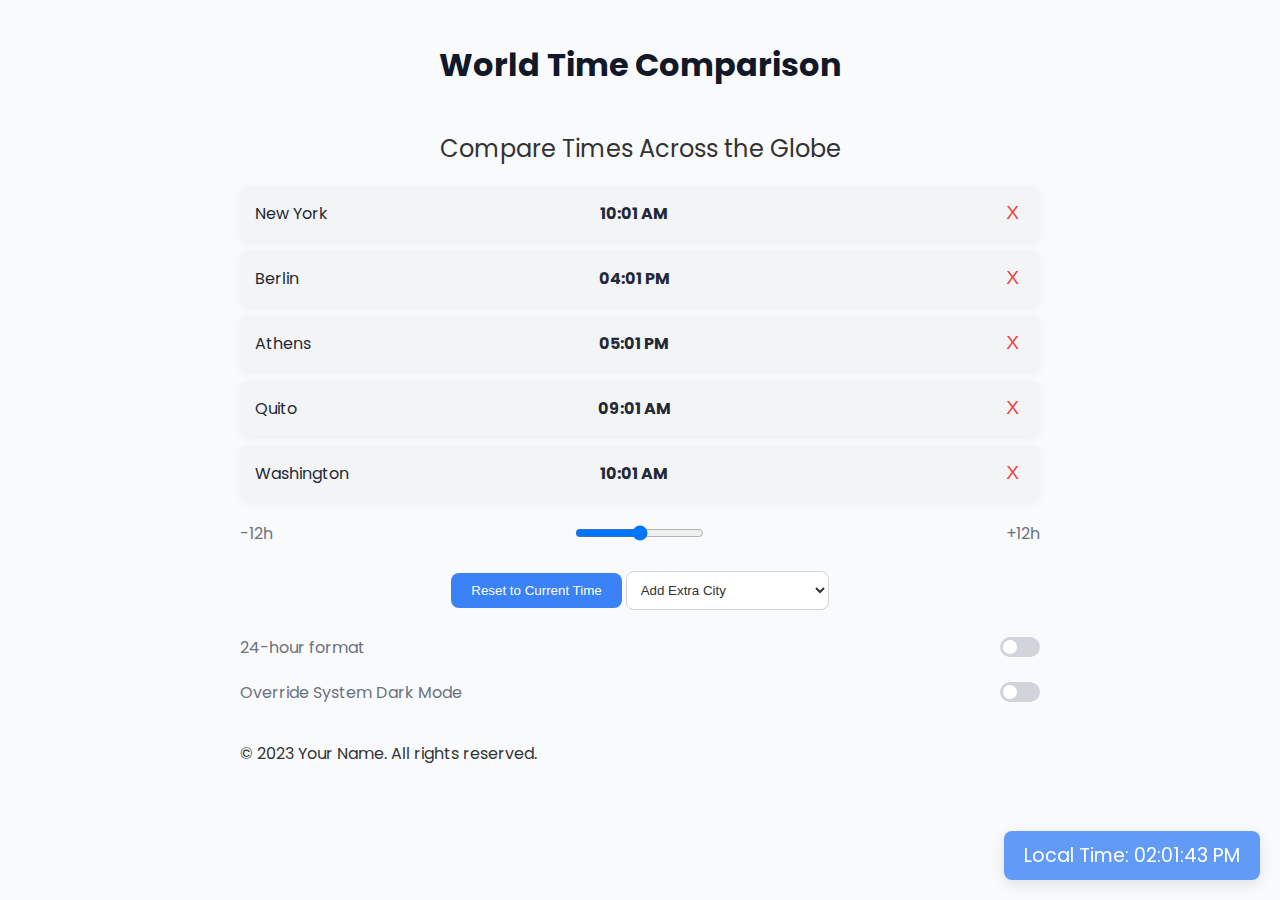
==== index.html @ e269b301 "added min" ====
<!DOCTYPE html>
<html lang="en">
<head>
    <meta charset="UTF-8">
    <meta name="viewport" content="width=device-width, initial-scale=1.0">
    <title>World Time Comparison - Compare Times Across the Globe</title>
    <meta name="description" content="World Time Comparison is a web application that allows users to compare the current time in multiple cities around the world.">
    <meta name="keywords" content="world time, time comparison, compare time, global time, time zones">
    <meta name="author" content="Your Name">

    <!-- Open Graph Tags for Social Media -->
    <meta property="og:title" content="World Time Comparison - Compare Times Across the Globe">
    <meta property="og:description" content="World Time Comparison is a web application that allows users to compare the current time in multiple cities around the world.">
    <meta property="og:image" content="path_to_screenshot_image.png">
    <meta property="og:url" content="http://www.yourwebsite.com">
    <meta property="og:type" content="website">

    <link rel="preconnect" href="https://fonts.gstatic.com">
    <link rel="stylesheet" href="styles.min.css">
</head>
<body>
<header>
    <h1>World Time Comparison</h1>
</header>
<main>
    <section id="comparison">
        <h2>Compare Times Across the Globe</h2>
        <div id="cityTimes"></div>
        <div class="slider-container">
            <span class="slider-label">-12h</span>
            <input type="range" id="timeSlider" min="-720" max="720" value="0" step="1">
            <span class="slider-label">+12h</span>
        </div>
        <div class="options">
            <button id="resetButton">Reset to Current Time</button>
            <select id="extraCity">
                <option value="">Add Extra City</option>
            </select>
        </div>
        <div class="toggle-container">
            <label class="toggle-label" for="formatToggle">24-hour format</label>
            <label class="toggle">
                <input type="checkbox" id="formatToggle">
                <span class="slider"></span>
            </label>
        </div>
        <div class="toggle-container">
            <label class="toggle-label" for="darkModeToggle">Override System Dark Mode</label>
            <label class="toggle">
                <input type="checkbox" id="darkModeToggle">
                <span class="slider"></span>
            </label>
        </div>
    </section>
</main>
<footer>
    <p>&copy; 2023 Your Name. All rights reserved.</p>
</footer>
<div class="local-time" id="localTimeClock">
    <span id="localTimeText"></span>
</div>
<script src="script.min.js"></script>
</body>
</html>
---- styles.min.css ----
@font-face{font-family:"Poppins";src:url(fonts/Poppins-Regular.ttf)format("truetype");font-weight:400;font-style:normal}@font-face{font-family:"Poppins";src:url(fonts/Poppins-Bold.ttf)format("truetype");font-weight:600;font-style:normal}body{font-family:"Poppins",sans-serif;background-color:#f9fafb;margin:0;padding:20px;transition:background-color .3s,color .3s;display:flex;flex-direction:column;align-items:center}.container{max-width:800px;margin:0 auto;background:#fff;padding:20px;border-radius:12px;box-shadow:0 4px 20px rgba(0,0,0,.1);transition:background-color .3s,box-shadow .3s}footer,header,main{width:100%;max-width:800px;margin:0 auto}h1,h2{text-align:center;font-weight:600;color:#111827}body,h2{color:#333}h2{font-weight:400}#cityTimes{margin-top:20px}.city-time,.options button,.options select{border-radius:8px;transition:background-color .3s,color .3s}.city-time,.slider-container,.toggle-container{display:flex;justify-content:space-between;align-items:center}.city-time{background:#f3f4f6;padding:15px;margin-bottom:10px;box-shadow:0 2px 8px rgba(0,0,0,.05)}.city-time .city,.city-time .time{font-weight:400;flex:1;text-align:left;color:#1f2937;transition:color .3s}.city-time .time{font-weight:600;text-align:center}.city-time .remove-city{background:0 0;border:0;color:#ef4444;cursor:pointer;font-size:1.2em;flex:1;text-align:right;transition:color .3s}.slider-container,.toggle-container{margin:20px 0}.slider-label{font-weight:300;color:#6b7280;transition:color .3s}.options{text-align:center;margin-bottom:20px}.options button{background:#3b82f6;color:#fff;border:0;padding:10px 20px;cursor:pointer;margin:5px 0;transition:background .3s,box-shadow .3s}.options button:hover{background:#2563eb;box-shadow:0 4px 14px rgba(0,0,0,.1)}.options select{padding:10px;border:1px solid #d1d5db;background:#fff;color:#333;margin:5px 0}.toggle-label{font-weight:300;color:#6b7280;transition:color .3s}.toggle{position:relative;display:inline-block;width:40px;height:20px}.toggle input{opacity:0;width:0;height:0}.toggle .slider{position:absolute;cursor:pointer;top:0;left:0;right:0;bottom:0;background-color:#d1d5db;transition:.4s;border-radius:20px}.toggle .slider:before{position:absolute;content:"";height:14px;width:14px;left:3px;bottom:3px;background-color:#fff;transition:.4s;border-radius:50%}input:checked+.slider{background-color:#3b82f6}input:checked+.slider:before{transform:translateX(20px)}.local-time{position:fixed;bottom:20px;right:20px;background:rgba(59,130,246,.8);color:#fff;padding:10px 20px;border-radius:8px;box-shadow:0 4px 14px rgba(0,0,0,.1);font-size:1.2em;display:flex;align-items:center;gap:10px;transition:background-color .3s,color .3s}body.dark-mode{background-color:#1e1e1e;color:#f8f8f2}body.dark-mode .container{background:#282a36;box-shadow:0 4px 20px rgba(0,0,0,.3)}body.dark-mode header h1,body.dark-mode main h2{color:#fff}body.dark-mode .city-time,body.dark-mode .options select{background:#44475a;color:#f8f8f2}body.dark-mode .city-time .city,body.dark-mode .city-time .time,body.dark-mode .slider-label,body.dark-mode .toggle-label{color:#f8f8f2}body.dark-mode .city-time .remove-city{color:#f55}body.dark-mode .options button{background:#bd93f9}body.dark-mode .options button:hover{background:#ff79c6;box-shadow:0 4px 14px rgba(0,0,0,.5)}body.dark-mode .toggle .slider{background-color:#6272a4}body.dark-mode .toggle .slider:before{background-color:#f8f8f2}body.dark-mode .toggle input:checked+.slider{background-color:#50fa7b}body.dark-mode .toggle input:checked+.slider:before{background-color:#f8f8f2}body.dark-mode .local-time{background:rgba(80,250,123,.8);color:#282a36}
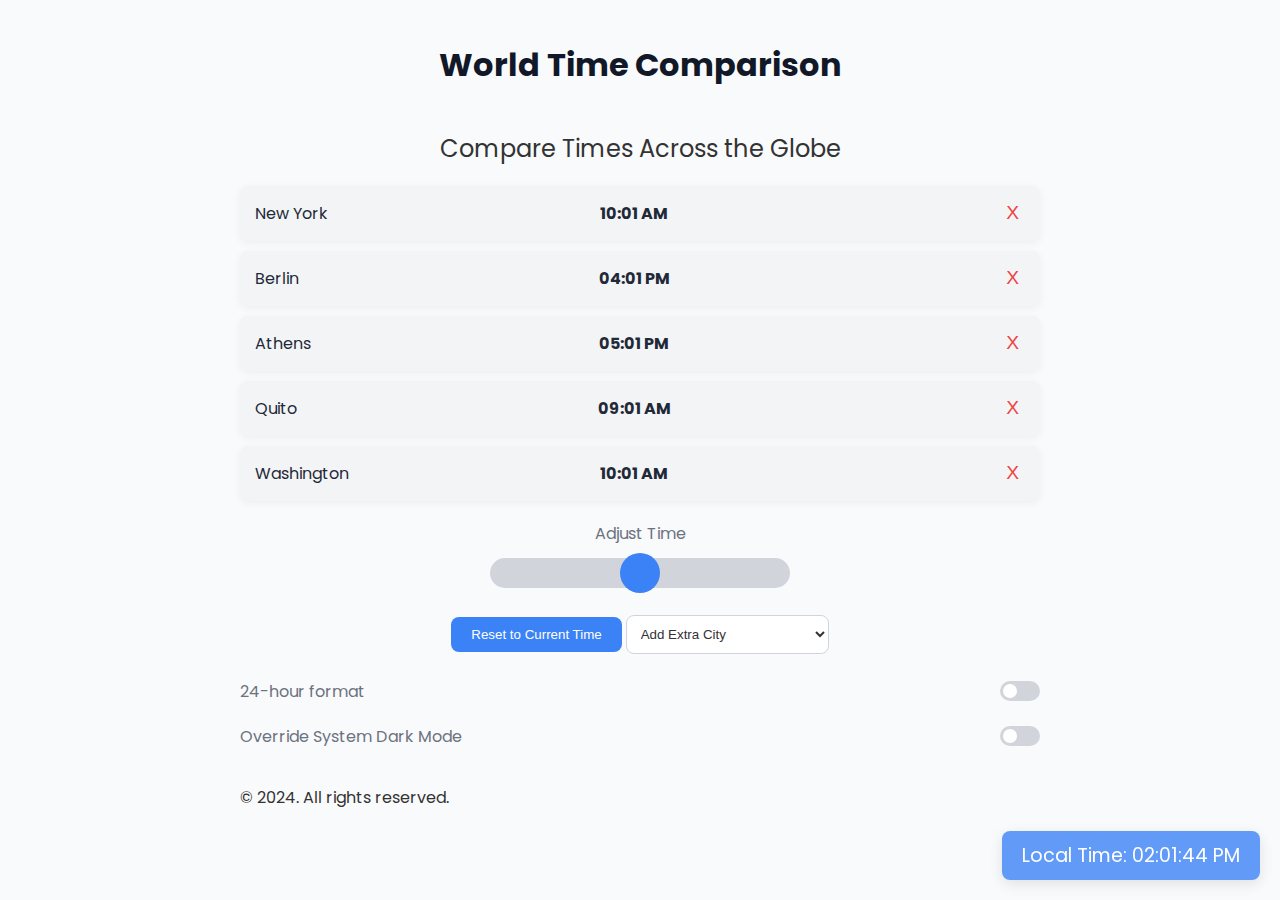
==== commit dc323ecc: "pagespeed optimization slider optimized" ====
--- a/index.html
+++ b/index.html
@@ -12,10 +12,9 @@
     <meta property="og:title" content="World Time Comparison - Compare Times Across the Globe">
     <meta property="og:description" content="World Time Comparison is a web application that allows users to compare the current time in multiple cities around the world.">
     <meta property="og:image" content="path_to_screenshot_image.png">
-    <meta property="og:url" content="http://www.yourwebsite.com">
+    <meta property="og:url" content="https://adtechnology.github.io/meetingtime/">
     <meta property="og:type" content="website">
 
-    <link rel="preconnect" href="https://fonts.gstatic.com">
     <link rel="stylesheet" href="styles.min.css">
 </head>
 <body>
@@ -27,9 +26,8 @@
         <h2>Compare Times Across the Globe</h2>
         <div id="cityTimes"></div>
         <div class="slider-container">
-            <span class="slider-label">-12h</span>
+            <span class="slider-label">Adjust Time</span>
             <input type="range" id="timeSlider" min="-720" max="720" value="0" step="1">
-            <span class="slider-label">+12h</span>
         </div>
         <div class="options">
             <button id="resetButton">Reset to Current Time</button>
@@ -54,7 +52,7 @@
     </section>
 </main>
 <footer>
-    <p>&copy; 2023 Your Name. All rights reserved.</p>
+    <p>&copy; 2024. All rights reserved.</p>
 </footer>
 <div class="local-time" id="localTimeClock">
     <span id="localTimeText"></span>
--- a/styles.min.css
+++ b/styles.min.css
@@ -1 +1 @@
-@font-face{font-family:"Poppins";src:url(fonts/Poppins-Regular.ttf)format("truetype");font-weight:400;font-style:normal}@font-face{font-family:"Poppins";src:url(fonts/Poppins-Bold.ttf)format("truetype");font-weight:600;font-style:normal}body{font-family:"Poppins",sans-serif;background-color:#f9fafb;margin:0;padding:20px;transition:background-color .3s,color .3s;display:flex;flex-direction:column;align-items:center}.container{max-width:800px;margin:0 auto;background:#fff;padding:20px;border-radius:12px;box-shadow:0 4px 20px rgba(0,0,0,.1);transition:background-color .3s,box-shadow .3s}footer,header,main{width:100%;max-width:800px;margin:0 auto}h1,h2{text-align:center;font-weight:600;color:#111827}body,h2{color:#333}h2{font-weight:400}#cityTimes{margin-top:20px}.city-time,.options button,.options select{border-radius:8px;transition:background-color .3s,color .3s}.city-time,.slider-container,.toggle-container{display:flex;justify-content:space-between;align-items:center}.city-time{background:#f3f4f6;padding:15px;margin-bottom:10px;box-shadow:0 2px 8px rgba(0,0,0,.05)}.city-time .city,.city-time .time{font-weight:400;flex:1;text-align:left;color:#1f2937;transition:color .3s}.city-time .time{font-weight:600;text-align:center}.city-time .remove-city{background:0 0;border:0;color:#ef4444;cursor:pointer;font-size:1.2em;flex:1;text-align:right;transition:color .3s}.slider-container,.toggle-container{margin:20px 0}.slider-label{font-weight:300;color:#6b7280;transition:color .3s}.options{text-align:center;margin-bottom:20px}.options button{background:#3b82f6;color:#fff;border:0;padding:10px 20px;cursor:pointer;margin:5px 0;transition:background .3s,box-shadow .3s}.options button:hover{background:#2563eb;box-shadow:0 4px 14px rgba(0,0,0,.1)}.options select{padding:10px;border:1px solid #d1d5db;background:#fff;color:#333;margin:5px 0}.toggle-label{font-weight:300;color:#6b7280;transition:color .3s}.toggle{position:relative;display:inline-block;width:40px;height:20px}.toggle input{opacity:0;width:0;height:0}.toggle .slider{position:absolute;cursor:pointer;top:0;left:0;right:0;bottom:0;background-color:#d1d5db;transition:.4s;border-radius:20px}.toggle .slider:before{position:absolute;content:"";height:14px;width:14px;left:3px;bottom:3px;background-color:#fff;transition:.4s;border-radius:50%}input:checked+.slider{background-color:#3b82f6}input:checked+.slider:before{transform:translateX(20px)}.local-time{position:fixed;bottom:20px;right:20px;background:rgba(59,130,246,.8);color:#fff;padding:10px 20px;border-radius:8px;box-shadow:0 4px 14px rgba(0,0,0,.1);font-size:1.2em;display:flex;align-items:center;gap:10px;transition:background-color .3s,color .3s}body.dark-mode{background-color:#1e1e1e;color:#f8f8f2}body.dark-mode .container{background:#282a36;box-shadow:0 4px 20px rgba(0,0,0,.3)}body.dark-mode header h1,body.dark-mode main h2{color:#fff}body.dark-mode .city-time,body.dark-mode .options select{background:#44475a;color:#f8f8f2}body.dark-mode .city-time .city,body.dark-mode .city-time .time,body.dark-mode .slider-label,body.dark-mode .toggle-label{color:#f8f8f2}body.dark-mode .city-time .remove-city{color:#f55}body.dark-mode .options button{background:#bd93f9}body.dark-mode .options button:hover{background:#ff79c6;box-shadow:0 4px 14px rgba(0,0,0,.5)}body.dark-mode .toggle .slider{background-color:#6272a4}body.dark-mode .toggle .slider:before{background-color:#f8f8f2}body.dark-mode .toggle input:checked+.slider{background-color:#50fa7b}body.dark-mode .toggle input:checked+.slider:before{background-color:#f8f8f2}body.dark-mode .local-time{background:rgba(80,250,123,.8);color:#282a36}+@font-face{font-family:"Poppins";src:url(/fonts/Poppins-Regular.ttf)format("truetype");font-weight:400;font-style:normal;font-display:swap}@font-face{font-family:"Poppins";src:url(/fonts/Poppins-Bold.ttf)format("truetype");font-weight:600;font-style:normal;font-display:swap}body,h2{color:#333}body{font-family:"Poppins",sans-serif;background-color:#f9fafb;margin:0;padding:20px;flex-direction:column}.container{max-width:800px;margin:0 auto;background:#fff;padding:20px;border-radius:12px;box-shadow:0 4px 20px rgba(0,0,0,.1);transition:background-color .3s,box-shadow .3s}footer,header,main{width:100%;max-width:800px;margin:0 auto}h1{color:#111827}h2{text-align:center;font-weight:400}#cityTimes{margin-top:20px}.city-time,body{display:flex;align-items:center;transition:background-color .3s,color .3s}.city-time{justify-content:space-between;background:#f3f4f6;padding:15px;border-radius:8px;margin-bottom:10px;box-shadow:0 2px 8px rgba(0,0,0,.05)}.city-time .city,.city-time .time{font-weight:400;flex:1;text-align:left;color:#1f2937;transition:color .3s}.city-time .time,h1{font-weight:600;text-align:center}.city-time .remove-city{background:0 0;border:0;color:#ef4444;cursor:pointer;font-size:1.2em;flex:1;text-align:right;transition:color .3s}.slider-container,.toggle-container{display:flex;justify-content:space-between;margin:20px 0}.toggle-container{align-items:center}.slider-container{flex-direction:column;align-items:center}.slider-label{font-weight:300;color:#6b7280;transition:color .3s;margin-bottom:10px}#timeSlider{width:100%;max-width:300px;height:30px;-webkit-appearance:none;appearance:none;background:#d1d5db;outline:0;border-radius:15px;transition:background .3s}#timeSlider::-webkit-slider-thumb{width:40px;height:40px;border-radius:50%;background:#3b82f6;cursor:pointer;-webkit-appearance:none;appearance:none;transition:background .3s}#timeSlider::-moz-range-thumb{width:40px;height:40px;border-radius:50%;background:#3b82f6;cursor:pointer;transition:background .3s}.options{text-align:center;margin-bottom:20px}.options button{background:#3b82f6;color:#fff;border:0;padding:10px 20px;border-radius:8px;cursor:pointer;margin:5px 0;transition:background .3s,box-shadow .3s}.options button:hover{background:#2563eb;box-shadow:0 4px 14px rgba(0,0,0,.1)}.options select{padding:10px;border-radius:8px;border:1px solid #d1d5db;background:#fff;color:#333;margin:5px 0;transition:background-color .3s,color .3s}.toggle-label{font-weight:300;color:#6b7280;transition:color .3s}.toggle{position:relative;display:inline-block;width:40px;height:20px}.toggle input{opacity:0;width:0;height:0}.toggle .slider{position:absolute;cursor:pointer;top:0;left:0;right:0;bottom:0;background-color:#d1d5db;transition:.4s;border-radius:20px}.toggle .slider:before{position:absolute;content:"";height:14px;width:14px;left:3px;bottom:3px;background-color:#fff;transition:.4s;border-radius:50%}input:checked+.slider{background-color:#3b82f6}input:checked+.slider:before{transform:translateX(20px)}.local-time{position:fixed;bottom:20px;right:20px;background:rgba(59,130,246,.8);color:#fff;padding:10px 20px;border-radius:8px;box-shadow:0 4px 14px rgba(0,0,0,.1);font-size:1.2em;display:flex;align-items:center;gap:10px;transition:background-color .3s,color .3s}body.dark-mode{background-color:#1e1e1e;color:#f8f8f2}body.dark-mode .container{background:#282a36;box-shadow:0 4px 20px rgba(0,0,0,.3)}body.dark-mode header h1,body.dark-mode main h2{color:#fff}body.dark-mode .city-time,body.dark-mode .options select{background:#44475a;color:#f8f8f2}body.dark-mode .city-time .city,body.dark-mode .city-time .time,body.dark-mode .slider-label,body.dark-mode .toggle-label{color:#f8f8f2}body.dark-mode .city-time .remove-city{color:#f55}body.dark-mode .options button{background:#bd93f9}body.dark-mode .options button:hover{background:#ff79c6;box-shadow:0 4px 14px rgba(0,0,0,.5)}body.dark-mode .toggle .slider{background-color:#6272a4}body.dark-mode .toggle .slider:before{background-color:#f8f8f2}body.dark-mode .toggle input:checked+.slider{background-color:#50fa7b}body.dark-mode .toggle input:checked+.slider:before{background-color:#f8f8f2}body.dark-mode .local-time{background:rgba(80,250,123,.8);color:#282a36}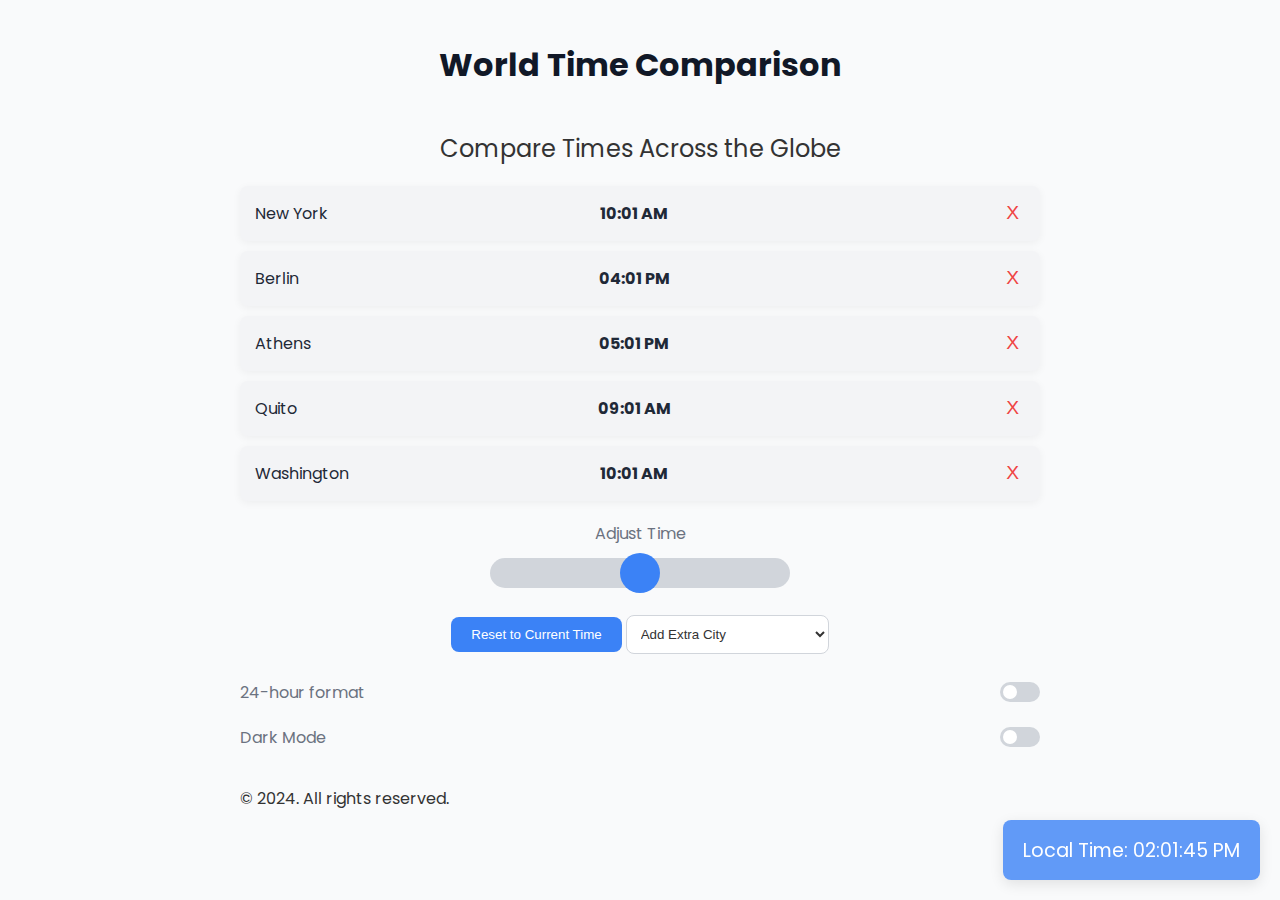
==== commit 28ec7b1c: "added caching service worker dark mode improved" ====
--- a/index.html
+++ b/index.html
@@ -6,7 +6,6 @@
     <title>World Time Comparison - Compare Times Across the Globe</title>
     <meta name="description" content="World Time Comparison is a web application that allows users to compare the current time in multiple cities around the world.">
     <meta name="keywords" content="world time, time comparison, compare time, global time, time zones">
-    <meta name="author" content="Your Name">
 
     <!-- Open Graph Tags for Social Media -->
     <meta property="og:title" content="World Time Comparison - Compare Times Across the Globe">
@@ -16,6 +15,14 @@
     <meta property="og:type" content="website">
 
     <link rel="stylesheet" href="styles.min.css">
+    <style>
+        .options {
+            min-height: 50px;
+        }
+        .local-time {
+            min-height: 40px;
+        }
+    </style>
 </head>
 <body>
 <header>
@@ -43,7 +50,7 @@
             </label>
         </div>
         <div class="toggle-container">
-            <label class="toggle-label" for="darkModeToggle">Override System Dark Mode</label>
+            <label class="toggle-label" for="darkModeToggle">Dark Mode</label>
             <label class="toggle">
                 <input type="checkbox" id="darkModeToggle">
                 <span class="slider"></span>
@@ -58,5 +65,40 @@
     <span id="localTimeText"></span>
 </div>
 <script src="script.min.js"></script>
+<script>
+    if ('serviceWorker' in navigator) {
+        window.addEventListener('load', () => {
+            navigator.serviceWorker.register('/service-worker.js')
+                .then(registration => {
+                    console.log('ServiceWorker registration successful with scope: ', registration.scope);
+                }, error => {
+                    console.log('ServiceWorker registration failed: ', error);
+                });
+        });
+    }
+
+    document.addEventListener('DOMContentLoaded', () => {
+        const darkModeToggle = document.getElementById('darkModeToggle');
+        const darkModeEnabled = localStorage.getItem('darkModeEnabled') === 'true';
+        darkModeToggle.checked = darkModeEnabled;
+        updateDarkMode(darkModeEnabled);
+
+        darkModeToggle.addEventListener('change', (e) => {
+            const enabled = e.target.checked;
+            updateDarkMode(enabled);
+            localStorage.setItem('darkModeEnabled', enabled);
+        });
+    });
+
+    function updateDarkMode(enabled) {
+        if (enabled) {
+            document.body.classList.add('dark-mode');
+            document.body.classList.remove('light-mode');
+        } else {
+            document.body.classList.add('light-mode');
+            document.body.classList.remove('dark-mode');
+        }
+    }
+</script>
 </body>
 </html>
--- a/styles.min.css
+++ b/styles.min.css
@@ -1 +1 @@
-@font-face{font-family:"Poppins";src:url(/fonts/Poppins-Regular.ttf)format("truetype");font-weight:400;font-style:normal;font-display:swap}@font-face{font-family:"Poppins";src:url(/fonts/Poppins-Bold.ttf)format("truetype");font-weight:600;font-style:normal;font-display:swap}body,h2{color:#333}body{font-family:"Poppins",sans-serif;background-color:#f9fafb;margin:0;padding:20px;flex-direction:column}.container{max-width:800px;margin:0 auto;background:#fff;padding:20px;border-radius:12px;box-shadow:0 4px 20px rgba(0,0,0,.1);transition:background-color .3s,box-shadow .3s}footer,header,main{width:100%;max-width:800px;margin:0 auto}h1{color:#111827}h2{text-align:center;font-weight:400}#cityTimes{margin-top:20px}.city-time,body{display:flex;align-items:center;transition:background-color .3s,color .3s}.city-time{justify-content:space-between;background:#f3f4f6;padding:15px;border-radius:8px;margin-bottom:10px;box-shadow:0 2px 8px rgba(0,0,0,.05)}.city-time .city,.city-time .time{font-weight:400;flex:1;text-align:left;color:#1f2937;transition:color .3s}.city-time .time,h1{font-weight:600;text-align:center}.city-time .remove-city{background:0 0;border:0;color:#ef4444;cursor:pointer;font-size:1.2em;flex:1;text-align:right;transition:color .3s}.slider-container,.toggle-container{display:flex;justify-content:space-between;margin:20px 0}.toggle-container{align-items:center}.slider-container{flex-direction:column;align-items:center}.slider-label{font-weight:300;color:#6b7280;transition:color .3s;margin-bottom:10px}#timeSlider{width:100%;max-width:300px;height:30px;-webkit-appearance:none;appearance:none;background:#d1d5db;outline:0;border-radius:15px;transition:background .3s}#timeSlider::-webkit-slider-thumb{width:40px;height:40px;border-radius:50%;background:#3b82f6;cursor:pointer;-webkit-appearance:none;appearance:none;transition:background .3s}#timeSlider::-moz-range-thumb{width:40px;height:40px;border-radius:50%;background:#3b82f6;cursor:pointer;transition:background .3s}.options{text-align:center;margin-bottom:20px}.options button{background:#3b82f6;color:#fff;border:0;padding:10px 20px;border-radius:8px;cursor:pointer;margin:5px 0;transition:background .3s,box-shadow .3s}.options button:hover{background:#2563eb;box-shadow:0 4px 14px rgba(0,0,0,.1)}.options select{padding:10px;border-radius:8px;border:1px solid #d1d5db;background:#fff;color:#333;margin:5px 0;transition:background-color .3s,color .3s}.toggle-label{font-weight:300;color:#6b7280;transition:color .3s}.toggle{position:relative;display:inline-block;width:40px;height:20px}.toggle input{opacity:0;width:0;height:0}.toggle .slider{position:absolute;cursor:pointer;top:0;left:0;right:0;bottom:0;background-color:#d1d5db;transition:.4s;border-radius:20px}.toggle .slider:before{position:absolute;content:"";height:14px;width:14px;left:3px;bottom:3px;background-color:#fff;transition:.4s;border-radius:50%}input:checked+.slider{background-color:#3b82f6}input:checked+.slider:before{transform:translateX(20px)}.local-time{position:fixed;bottom:20px;right:20px;background:rgba(59,130,246,.8);color:#fff;padding:10px 20px;border-radius:8px;box-shadow:0 4px 14px rgba(0,0,0,.1);font-size:1.2em;display:flex;align-items:center;gap:10px;transition:background-color .3s,color .3s}body.dark-mode{background-color:#1e1e1e;color:#f8f8f2}body.dark-mode .container{background:#282a36;box-shadow:0 4px 20px rgba(0,0,0,.3)}body.dark-mode header h1,body.dark-mode main h2{color:#fff}body.dark-mode .city-time,body.dark-mode .options select{background:#44475a;color:#f8f8f2}body.dark-mode .city-time .city,body.dark-mode .city-time .time,body.dark-mode .slider-label,body.dark-mode .toggle-label{color:#f8f8f2}body.dark-mode .city-time .remove-city{color:#f55}body.dark-mode .options button{background:#bd93f9}body.dark-mode .options button:hover{background:#ff79c6;box-shadow:0 4px 14px rgba(0,0,0,.5)}body.dark-mode .toggle .slider{background-color:#6272a4}body.dark-mode .toggle .slider:before{background-color:#f8f8f2}body.dark-mode .toggle input:checked+.slider{background-color:#50fa7b}body.dark-mode .toggle input:checked+.slider:before{background-color:#f8f8f2}body.dark-mode .local-time{background:rgba(80,250,123,.8);color:#282a36}+@font-face{font-family:"Poppins";src:url(fonts/Poppins-Regular.ttf)format("truetype");font-weight:400;font-style:normal;font-display:swap}@font-face{font-family:"Poppins";src:url(fonts/Poppins-Bold.ttf)format("truetype");font-weight:600;font-style:normal;font-display:swap}body,h2{color:#333}body{font-family:"Poppins",sans-serif;background-color:#f9fafb;margin:0;padding:20px;flex-direction:column}.container{max-width:800px;margin:0 auto;background:#fff;padding:20px;border-radius:12px;box-shadow:0 4px 20px rgba(0,0,0,.1);transition:background-color .3s,box-shadow .3s}footer,header,main{width:100%;max-width:800px;margin:0 auto}h1{color:#111827}h2{text-align:center;font-weight:400}#cityTimes{margin-top:20px}.city-time,body{display:flex;align-items:center;transition:background-color .3s,color .3s}.city-time{justify-content:space-between;background:#f3f4f6;padding:15px;border-radius:8px;margin-bottom:10px;box-shadow:0 2px 8px rgba(0,0,0,.05)}.city-time .city,.city-time .time{font-weight:400;flex:1;text-align:left;color:#1f2937;transition:color .3s}.city-time .time,h1{font-weight:600;text-align:center}.city-time .remove-city{background:0 0;border:0;color:#ef4444;cursor:pointer;font-size:1.2em;flex:1;text-align:right;transition:color .3s}.slider-container,.toggle-container{display:flex;justify-content:space-between;margin:20px 0}.toggle-container{align-items:center}.slider-container{flex-direction:column;align-items:center}.slider-label{font-weight:300;color:#6b7280;transition:color .3s;margin-bottom:10px}#timeSlider{width:100%;max-width:300px;height:30px;-webkit-appearance:none;appearance:none;background:#d1d5db;outline:0;border-radius:15px;transition:background .3s}#timeSlider::-webkit-slider-thumb{width:40px;height:40px;border-radius:50%;background:#3b82f6;cursor:pointer;-webkit-appearance:none;appearance:none;transition:background .3s}#timeSlider::-moz-range-thumb{width:40px;height:40px;border-radius:50%;background:#3b82f6;cursor:pointer;transition:background .3s}.options{text-align:center;margin-bottom:20px}.options button{background:#3b82f6;color:#fff;border:0;padding:10px 20px;border-radius:8px;cursor:pointer;margin:5px 0;transition:background .3s,box-shadow .3s}.options button:hover{background:#2563eb;box-shadow:0 4px 14px rgba(0,0,0,.1)}.options select{padding:10px;border-radius:8px;border:1px solid #d1d5db;background:#fff;color:#333;margin:5px 0;transition:background-color .3s,color .3s}.toggle-label{font-weight:300;color:#6b7280;transition:color .3s}.toggle{position:relative;display:inline-block;width:40px;height:20px}.toggle input{opacity:0;width:0;height:0}.toggle .slider{position:absolute;cursor:pointer;top:0;left:0;right:0;bottom:0;background-color:#d1d5db;transition:.4s;border-radius:20px}.toggle .slider:before{position:absolute;content:"";height:14px;width:14px;left:3px;bottom:3px;background-color:#fff;transition:.4s;border-radius:50%}input:checked+.slider{background-color:#3b82f6}input:checked+.slider:before{transform:translateX(20px)}.local-time{position:fixed;bottom:20px;right:20px;background:rgba(59,130,246,.8);color:#fff;padding:10px 20px;border-radius:8px;box-shadow:0 4px 14px rgba(0,0,0,.1);font-size:1.2em;display:flex;align-items:center;gap:10px;transition:background-color .3s,color .3s}body.dark-mode{background-color:#1e1e1e;color:#f8f8f2}body.dark-mode .container{background:#282a36;box-shadow:0 4px 20px rgba(0,0,0,.3)}body.dark-mode header h1,body.dark-mode main h2{color:#fff}body.dark-mode .city-time,body.dark-mode .options select{background:#44475a;color:#f8f8f2}body.dark-mode .city-time .city,body.dark-mode .city-time .time,body.dark-mode .slider-label,body.dark-mode .toggle-label{color:#f8f8f2}body.dark-mode .city-time .remove-city{color:#f55}body.dark-mode .options button{background:#bd93f9}body.dark-mode .options button:hover{background:#ff79c6;box-shadow:0 4px 14px rgba(0,0,0,.5)}body.dark-mode .toggle .slider{background-color:#6272a4}body.dark-mode .toggle .slider:before{background-color:#f8f8f2}body.dark-mode .toggle input:checked+.slider{background-color:#50fa7b}body.dark-mode .toggle input:checked+.slider:before{background-color:#f8f8f2}body.dark-mode .local-time{background:rgba(80,250,123,.8);color:#282a36}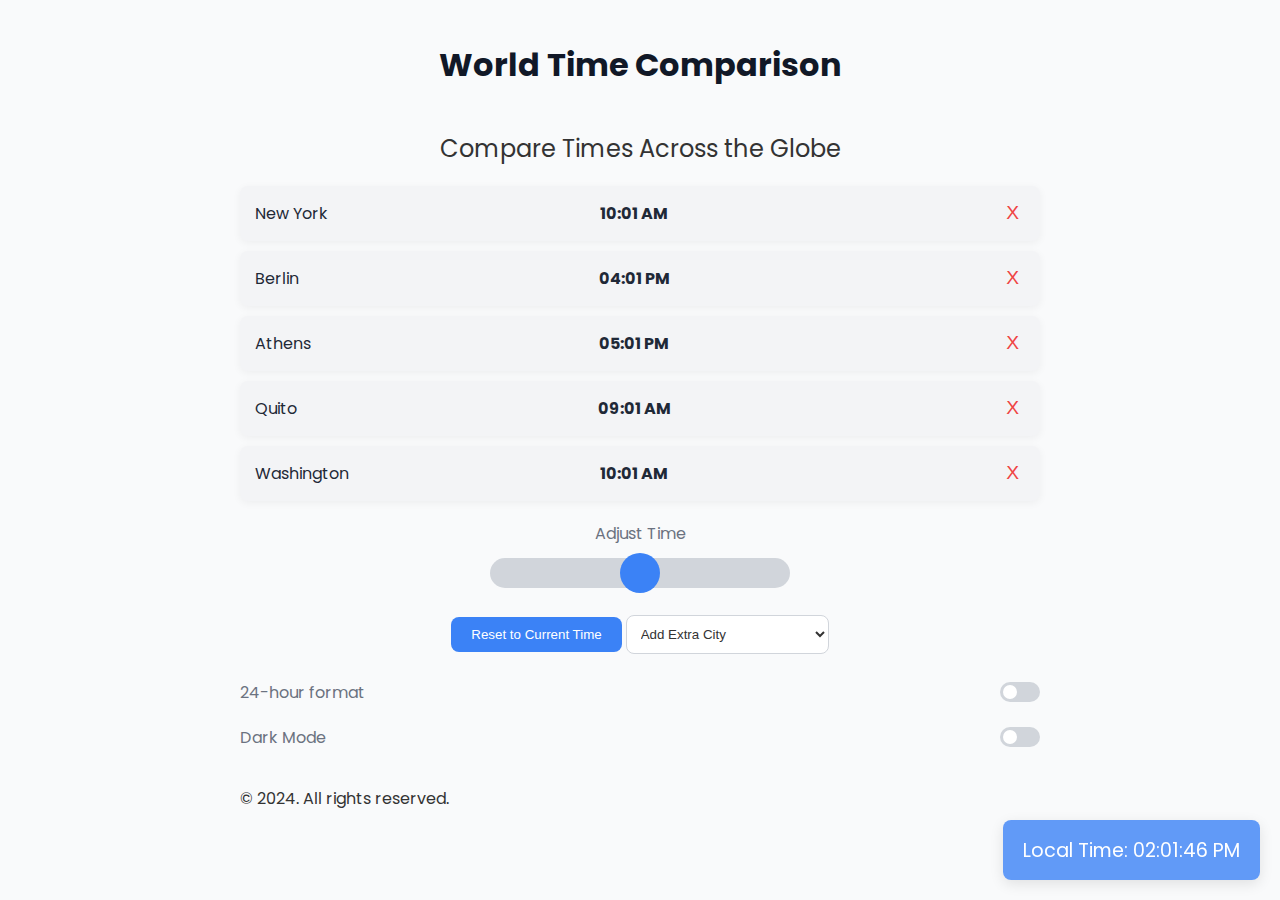
==== commit e759e883: "added caching service worker dark mode improved" ====
--- a/index.html
+++ b/index.html
@@ -6,6 +6,7 @@
     <title>World Time Comparison - Compare Times Across the Globe</title>
     <meta name="description" content="World Time Comparison is a web application that allows users to compare the current time in multiple cities around the world.">
     <meta name="keywords" content="world time, time comparison, compare time, global time, time zones">
+    <meta name="author" content="Your Name">
 
     <!-- Open Graph Tags for Social Media -->
     <meta property="og:title" content="World Time Comparison - Compare Times Across the Globe">
@@ -14,7 +15,7 @@
     <meta property="og:url" content="https://adtechnology.github.io/meetingtime/">
     <meta property="og:type" content="website">
 
-    <link rel="stylesheet" href="styles.min.css">
+    <link rel="stylesheet" href="static/css/styles.min.css">
     <style>
         .options {
             min-height: 50px;
@@ -64,11 +65,11 @@
 <div class="local-time" id="localTimeClock">
     <span id="localTimeText"></span>
 </div>
-<script src="script.min.js"></script>
+<script src="static/js/script.min.js"></script>
 <script>
     if ('serviceWorker' in navigator) {
         window.addEventListener('load', () => {
-            navigator.serviceWorker.register('/service-worker.js')
+            navigator.serviceWorker.register('/meetingtime/service-worker.js')
                 .then(registration => {
                     console.log('ServiceWorker registration successful with scope: ', registration.scope);
                 }, error => {
--- a/static/css/styles.min.css
+++ b/static/css/styles.min.css
@@ -0,0 +1 @@
+@font-face{font-family:"Poppins";src:url(../../fonts/Poppins-Regular.ttf)format("truetype");font-weight:400;font-style:normal;font-display:swap}@font-face{font-family:"Poppins";src:url(../../fonts/Poppins-Bold.ttf)format("truetype");font-weight:600;font-style:normal;font-display:swap}body,h2{color:#333}body{font-family:"Poppins",sans-serif;background-color:#f9fafb;margin:0;padding:20px;flex-direction:column}.container{max-width:800px;margin:0 auto;background:#fff;padding:20px;border-radius:12px;box-shadow:0 4px 20px rgba(0,0,0,.1);transition:background-color .3s,box-shadow .3s}footer,header,main{width:100%;max-width:800px;margin:0 auto}h1{color:#111827}h2{text-align:center;font-weight:400}#cityTimes{margin-top:20px}.city-time,body{display:flex;align-items:center;transition:background-color .3s,color .3s}.city-time{justify-content:space-between;background:#f3f4f6;padding:15px;border-radius:8px;margin-bottom:10px;box-shadow:0 2px 8px rgba(0,0,0,.05)}.city-time .city,.city-time .time{font-weight:400;flex:1;text-align:left;color:#1f2937;transition:color .3s}.city-time .time,h1{font-weight:600;text-align:center}.city-time .remove-city{background:0 0;border:0;color:#ef4444;cursor:pointer;font-size:1.2em;flex:1;text-align:right;transition:color .3s}.slider-container,.toggle-container{display:flex;justify-content:space-between;margin:20px 0}.toggle-container{align-items:center}.slider-container{flex-direction:column;align-items:center}.slider-label{font-weight:300;color:#6b7280;transition:color .3s;margin-bottom:10px}#timeSlider{width:100%;max-width:300px;height:30px;-webkit-appearance:none;appearance:none;background:#d1d5db;outline:0;border-radius:15px;transition:background .3s}#timeSlider::-webkit-slider-thumb{width:40px;height:40px;border-radius:50%;background:#3b82f6;cursor:pointer;-webkit-appearance:none;appearance:none;transition:background .3s}#timeSlider::-moz-range-thumb{width:40px;height:40px;border-radius:50%;background:#3b82f6;cursor:pointer;transition:background .3s}.options{text-align:center;margin-bottom:20px}.options button{background:#3b82f6;color:#fff;border:0;padding:10px 20px;border-radius:8px;cursor:pointer;margin:5px 0;transition:background .3s,box-shadow .3s}.options button:hover{background:#2563eb;box-shadow:0 4px 14px rgba(0,0,0,.1)}.options select{padding:10px;border-radius:8px;border:1px solid #d1d5db;background:#fff;color:#333;margin:5px 0;transition:background-color .3s,color .3s}.toggle-label{font-weight:300;color:#6b7280;transition:color .3s}.toggle{position:relative;display:inline-block;width:40px;height:20px}.toggle input{opacity:0;width:0;height:0}.toggle .slider{position:absolute;cursor:pointer;top:0;left:0;right:0;bottom:0;background-color:#d1d5db;transition:.4s;border-radius:20px}.toggle .slider:before{position:absolute;content:"";height:14px;width:14px;left:3px;bottom:3px;background-color:#fff;transition:.4s;border-radius:50%}input:checked+.slider{background-color:#3b82f6}input:checked+.slider:before{transform:translateX(20px)}.local-time{position:fixed;bottom:20px;right:20px;background:rgba(59,130,246,.8);color:#fff;padding:10px 20px;border-radius:8px;box-shadow:0 4px 14px rgba(0,0,0,.1);font-size:1.2em;display:flex;align-items:center;gap:10px;transition:background-color .3s,color .3s}body.dark-mode{background-color:#1e1e1e;color:#f8f8f2}body.dark-mode .container{background:#282a36;box-shadow:0 4px 20px rgba(0,0,0,.3)}body.dark-mode header h1,body.dark-mode main h2{color:#fff}body.dark-mode .city-time,body.dark-mode .options select{background:#44475a;color:#f8f8f2}body.dark-mode .city-time .city,body.dark-mode .city-time .time,body.dark-mode .slider-label,body.dark-mode .toggle-label{color:#f8f8f2}body.dark-mode .city-time .remove-city{color:#f55}body.dark-mode .options button{background:#bd93f9}body.dark-mode .options button:hover{background:#ff79c6;box-shadow:0 4px 14px rgba(0,0,0,.5)}body.dark-mode .toggle .slider{background-color:#6272a4}body.dark-mode .toggle .slider:before{background-color:#f8f8f2}body.dark-mode .toggle input:checked+.slider{background-color:#50fa7b}body.dark-mode .toggle input:checked+.slider:before{background-color:#f8f8f2}body.dark-mode .local-time{background:rgba(80,250,123,.8);color:#282a36}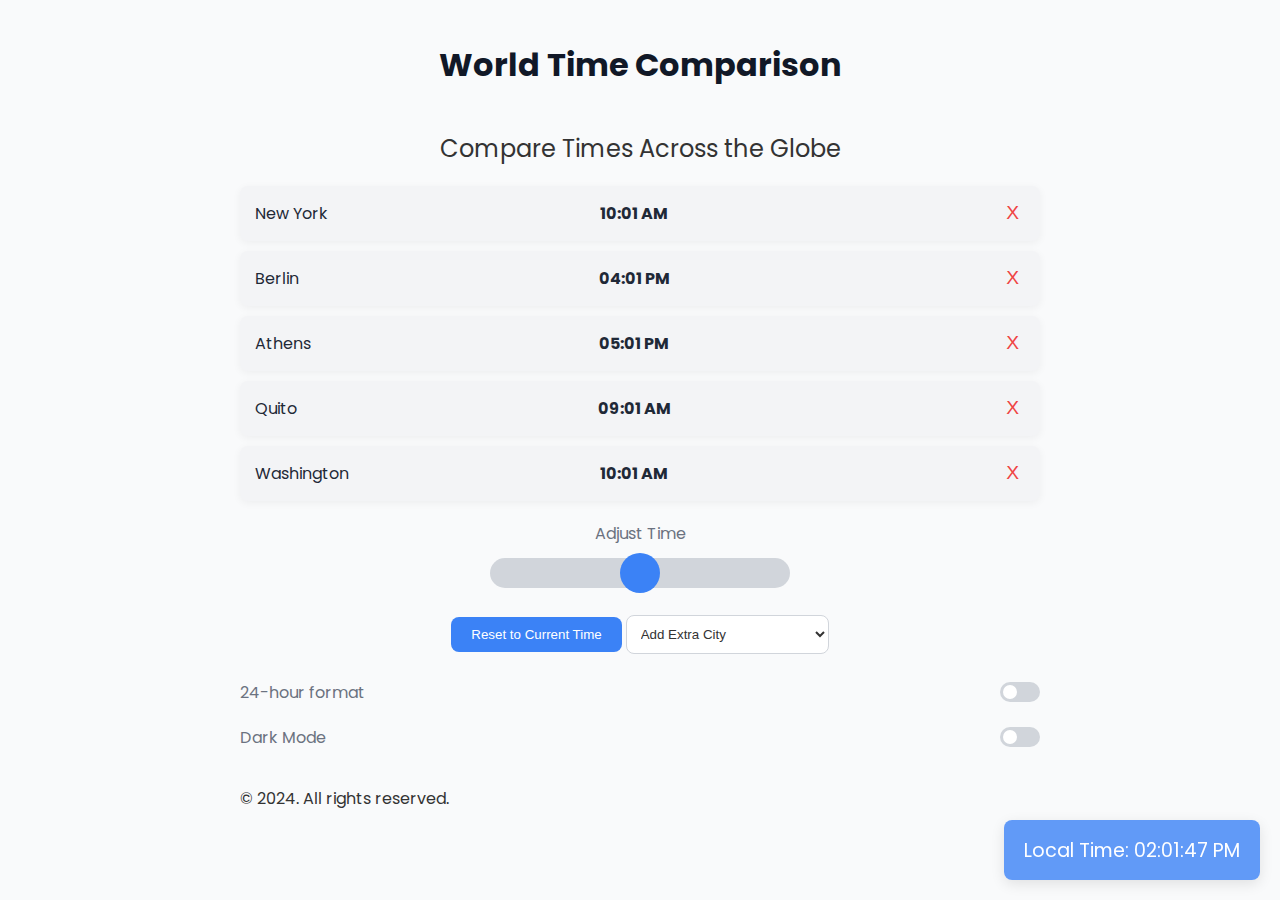
==== commit a4cb77a7: "added caching service worker dark mode improved" ====
--- a/index.html
+++ b/index.html
@@ -69,7 +69,7 @@
 <script>
     if ('serviceWorker' in navigator) {
         window.addEventListener('load', () => {
-            navigator.serviceWorker.register('/meetingtime/service-worker.js')
+            navigator.serviceWorker.register('/meetingtime/service-worker.min.js')
                 .then(registration => {
                     console.log('ServiceWorker registration successful with scope: ', registration.scope);
                 }, error => {
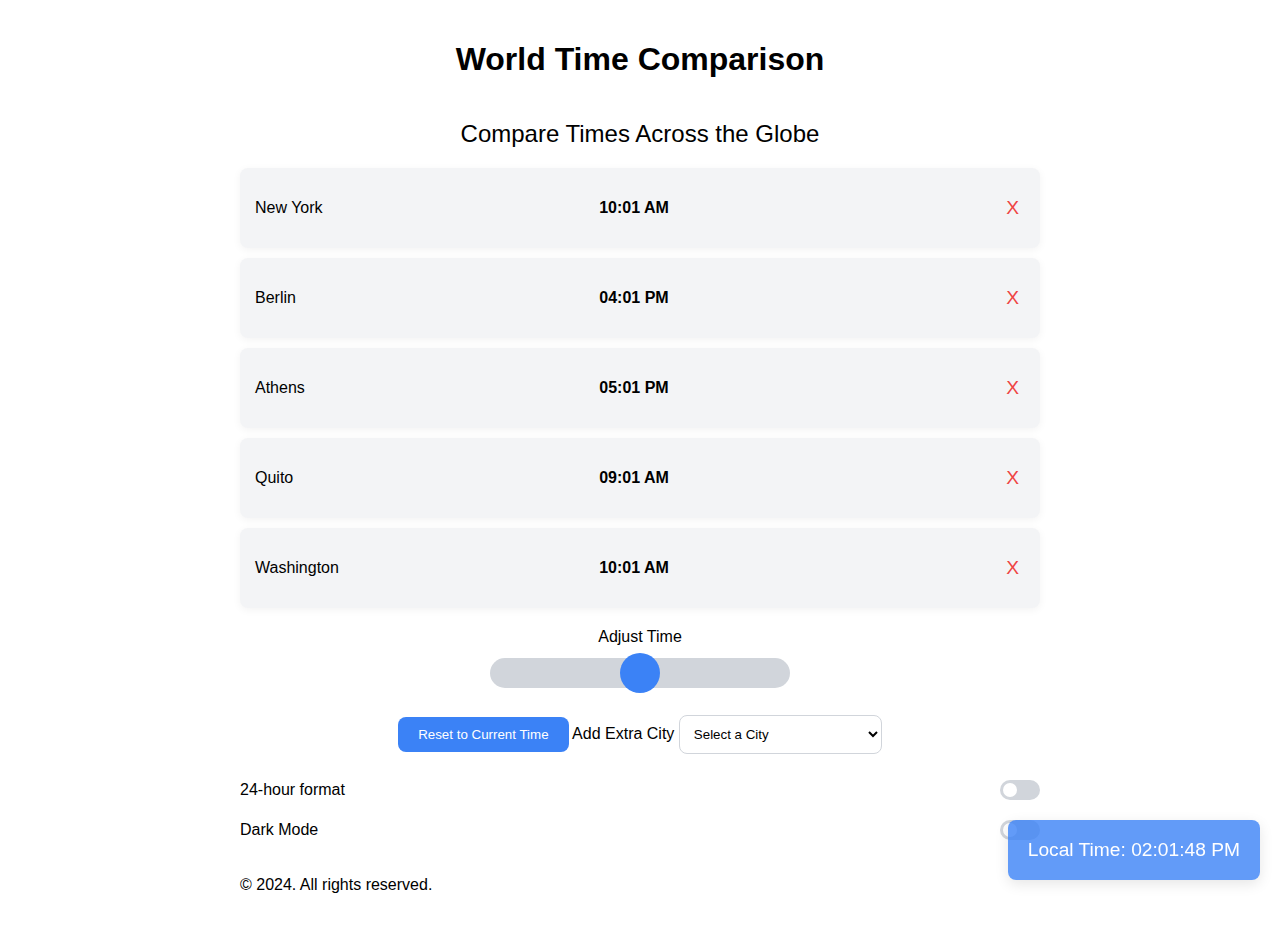
==== commit 4a5e8eba: "added caching service worker dark mode improved" ====
--- a/index.html
+++ b/index.html
@@ -6,15 +6,17 @@
     <title>World Time Comparison - Compare Times Across the Globe</title>
     <meta name="description" content="World Time Comparison is a web application that allows users to compare the current time in multiple cities around the world.">
     <meta name="keywords" content="world time, time comparison, compare time, global time, time zones">
-    <meta name="author" content="Your Name">
 
     <!-- Open Graph Tags for Social Media -->
     <meta property="og:title" content="World Time Comparison - Compare Times Across the Globe">
     <meta property="og:description" content="World Time Comparison is a web application that allows users to compare the current time in multiple cities around the world.">
     <meta property="og:image" content="path_to_screenshot_image.png">
-    <meta property="og:url" content="https://adtechnology.github.io/meetingtime/">
+    <meta property="og:url" content="http://adtechnology.github.io/meetingtime/">
     <meta property="og:type" content="website">
 
+
+    <link rel="preload" href="/meetingtime/fonts/Poppins-Regular.ttf" as="font" type="font/ttf" crossorigin="anonymous">
+    <link rel="preload" href="/meetingtime/fonts/Poppins-Bold.ttf" as="font" type="font/ttf" crossorigin="anonymous">
     <link rel="stylesheet" href="static/css/styles.min.css">
     <style>
         .options {
@@ -22,6 +24,10 @@
         }
         .local-time {
             min-height: 40px;
+        }
+        /* Ensure fonts are loaded and space is reserved */
+        .city-time {
+            min-height: 50px;
         }
     </style>
 </head>
@@ -34,13 +40,14 @@
         <h2>Compare Times Across the Globe</h2>
         <div id="cityTimes"></div>
         <div class="slider-container">
-            <span class="slider-label">Adjust Time</span>
+            <label class="slider-label" for="timeSlider">Adjust Time</label>
             <input type="range" id="timeSlider" min="-720" max="720" value="0" step="1">
         </div>
         <div class="options">
             <button id="resetButton">Reset to Current Time</button>
+            <label for="extraCity">Add Extra City</label>
             <select id="extraCity">
-                <option value="">Add Extra City</option>
+                <option value="">Select a City</option>
             </select>
         </div>
         <div class="toggle-container">
--- a/static/css/styles.min.css
+++ b/static/css/styles.min.css
@@ -1 +1 @@
-@font-face{font-family:"Poppins";src:url(../../fonts/Poppins-Regular.ttf)format("truetype");font-weight:400;font-style:normal;font-display:swap}@font-face{font-family:"Poppins";src:url(../../fonts/Poppins-Bold.ttf)format("truetype");font-weight:600;font-style:normal;font-display:swap}body,h2{color:#333}body{font-family:"Poppins",sans-serif;background-color:#f9fafb;margin:0;padding:20px;flex-direction:column}.container{max-width:800px;margin:0 auto;background:#fff;padding:20px;border-radius:12px;box-shadow:0 4px 20px rgba(0,0,0,.1);transition:background-color .3s,box-shadow .3s}footer,header,main{width:100%;max-width:800px;margin:0 auto}h1{color:#111827}h2{text-align:center;font-weight:400}#cityTimes{margin-top:20px}.city-time,body{display:flex;align-items:center;transition:background-color .3s,color .3s}.city-time{justify-content:space-between;background:#f3f4f6;padding:15px;border-radius:8px;margin-bottom:10px;box-shadow:0 2px 8px rgba(0,0,0,.05)}.city-time .city,.city-time .time{font-weight:400;flex:1;text-align:left;color:#1f2937;transition:color .3s}.city-time .time,h1{font-weight:600;text-align:center}.city-time .remove-city{background:0 0;border:0;color:#ef4444;cursor:pointer;font-size:1.2em;flex:1;text-align:right;transition:color .3s}.slider-container,.toggle-container{display:flex;justify-content:space-between;margin:20px 0}.toggle-container{align-items:center}.slider-container{flex-direction:column;align-items:center}.slider-label{font-weight:300;color:#6b7280;transition:color .3s;margin-bottom:10px}#timeSlider{width:100%;max-width:300px;height:30px;-webkit-appearance:none;appearance:none;background:#d1d5db;outline:0;border-radius:15px;transition:background .3s}#timeSlider::-webkit-slider-thumb{width:40px;height:40px;border-radius:50%;background:#3b82f6;cursor:pointer;-webkit-appearance:none;appearance:none;transition:background .3s}#timeSlider::-moz-range-thumb{width:40px;height:40px;border-radius:50%;background:#3b82f6;cursor:pointer;transition:background .3s}.options{text-align:center;margin-bottom:20px}.options button{background:#3b82f6;color:#fff;border:0;padding:10px 20px;border-radius:8px;cursor:pointer;margin:5px 0;transition:background .3s,box-shadow .3s}.options button:hover{background:#2563eb;box-shadow:0 4px 14px rgba(0,0,0,.1)}.options select{padding:10px;border-radius:8px;border:1px solid #d1d5db;background:#fff;color:#333;margin:5px 0;transition:background-color .3s,color .3s}.toggle-label{font-weight:300;color:#6b7280;transition:color .3s}.toggle{position:relative;display:inline-block;width:40px;height:20px}.toggle input{opacity:0;width:0;height:0}.toggle .slider{position:absolute;cursor:pointer;top:0;left:0;right:0;bottom:0;background-color:#d1d5db;transition:.4s;border-radius:20px}.toggle .slider:before{position:absolute;content:"";height:14px;width:14px;left:3px;bottom:3px;background-color:#fff;transition:.4s;border-radius:50%}input:checked+.slider{background-color:#3b82f6}input:checked+.slider:before{transform:translateX(20px)}.local-time{position:fixed;bottom:20px;right:20px;background:rgba(59,130,246,.8);color:#fff;padding:10px 20px;border-radius:8px;box-shadow:0 4px 14px rgba(0,0,0,.1);font-size:1.2em;display:flex;align-items:center;gap:10px;transition:background-color .3s,color .3s}body.dark-mode{background-color:#1e1e1e;color:#f8f8f2}body.dark-mode .container{background:#282a36;box-shadow:0 4px 20px rgba(0,0,0,.3)}body.dark-mode header h1,body.dark-mode main h2{color:#fff}body.dark-mode .city-time,body.dark-mode .options select{background:#44475a;color:#f8f8f2}body.dark-mode .city-time .city,body.dark-mode .city-time .time,body.dark-mode .slider-label,body.dark-mode .toggle-label{color:#f8f8f2}body.dark-mode .city-time .remove-city{color:#f55}body.dark-mode .options button{background:#bd93f9}body.dark-mode .options button:hover{background:#ff79c6;box-shadow:0 4px 14px rgba(0,0,0,.5)}body.dark-mode .toggle .slider{background-color:#6272a4}body.dark-mode .toggle .slider:before{background-color:#f8f8f2}body.dark-mode .toggle input:checked+.slider{background-color:#50fa7b}body.dark-mode .toggle input:checked+.slider:before{background-color:#f8f8f2}body.dark-mode .local-time{background:rgba(80,250,123,.8);color:#282a36}+@font-face{font-family:"Poppins";src:url(/meetingtime/fonts/Poppins-Regular.ttf)format("truetype");font-weight:400;font-style:normal;font-display:swap}@font-face{font-family:"Poppins";src:url(/meetingtime/fonts/Poppins-Bold.ttf)format("truetype");font-weight:600;font-style:normal;font-display:swap}body{font-family:"Poppins",sans-serif;background-color:#fff;margin:0;padding:20px;flex-direction:column}.container{max-width:800px;margin:0 auto;background:#fff;padding:20px;border-radius:12px;box-shadow:0 4px 20px rgba(0,0,0,.1);transition:background-color .3s,box-shadow .3s}footer,header,main{width:100%;max-width:800px;margin:0 auto}body,h1,h2{color:#000}h2{text-align:center;font-weight:400}#cityTimes{margin-top:20px}.city-time,body{display:flex;align-items:center;transition:background-color .3s,color .3s}.city-time{justify-content:space-between;background:#f3f4f6;padding:15px;border-radius:8px;margin-bottom:10px;box-shadow:0 2px 8px rgba(0,0,0,.05);min-height:50px}.city-time .city,.city-time .time{font-weight:400;flex:1;text-align:left;color:#000;transition:color .3s}.city-time .time,h1{font-weight:600;text-align:center}.city-time .remove-city{background:0 0;border:0;color:#ef4444;cursor:pointer;font-size:1.2em;flex:1;text-align:right;transition:color .3s}.slider-container,.toggle-container{display:flex;justify-content:space-between;margin:20px 0}.toggle-container{align-items:center}.slider-container{flex-direction:column;align-items:center}.slider-label{font-weight:300;color:#000;transition:color .3s;margin-bottom:10px}#timeSlider{width:100%;max-width:300px;height:30px;-webkit-appearance:none;appearance:none;background:#d1d5db;outline:0;border-radius:15px;transition:background .3s}#timeSlider::-webkit-slider-thumb{width:40px;height:40px;border-radius:50%;background:#3b82f6;cursor:pointer;-webkit-appearance:none;appearance:none;transition:background .3s}#timeSlider::-moz-range-thumb{width:40px;height:40px;border-radius:50%;background:#3b82f6;cursor:pointer;transition:background .3s}.options{text-align:center;margin-bottom:20px}.options button{background:#3b82f6;color:#fff;border:0;padding:10px 20px;border-radius:8px;cursor:pointer;margin:5px 0;transition:background .3s,box-shadow .3s}.options button:hover{background:#2563eb;box-shadow:0 4px 14px rgba(0,0,0,.1)}.options select{padding:10px;border-radius:8px;border:1px solid #d1d5db;background:#fff;color:#000;margin:5px 0;transition:background-color .3s,color .3s}.toggle-label{font-weight:300;color:#000;transition:color .3s}.toggle{position:relative;display:inline-block;width:40px;height:20px}.toggle input{opacity:0;width:0;height:0}.toggle .slider{position:absolute;cursor:pointer;top:0;left:0;right:0;bottom:0;background-color:#d1d5db;transition:.4s;border-radius:20px}.toggle .slider:before{position:absolute;content:"";height:14px;width:14px;left:3px;bottom:3px;background-color:#fff;transition:.4s;border-radius:50%}input:checked+.slider{background-color:#3b82f6}input:checked+.slider:before{transform:translateX(20px)}.local-time{position:fixed;bottom:20px;right:20px;background:rgba(59,130,246,.8);color:#fff;padding:10px 20px;border-radius:8px;box-shadow:0 4px 14px rgba(0,0,0,.1);font-size:1.2em;display:flex;align-items:center;gap:10px;transition:background-color .3s,color .3s}body.dark-mode{background-color:#1e1e1e;color:#fff}body.dark-mode .container{background:#282a36;box-shadow:0 4px 20px rgba(0,0,0,.3)}body.dark-mode .city-time .city,body.dark-mode .city-time .time,body.dark-mode header h1,body.dark-mode main h2{color:#fff}body.dark-mode .city-time,body.dark-mode .options select{background:#44475a;color:#fff}body.dark-mode .city-time .remove-city{color:#f55}body.dark-mode .slider-label,body.dark-mode .toggle-label{color:#fff}body.dark-mode .options button{background:#bd93f9}body.dark-mode .options button:hover{background:#ff79c6;box-shadow:0 4px 14px rgba(0,0,0,.5)}body.dark-mode .toggle .slider{background-color:#6272a4}body.dark-mode .toggle .slider:before{background-color:#fff}body.dark-mode .toggle input:checked+.slider{background-color:#50fa7b}body.dark-mode .toggle input:checked+.slider:before{background-color:#fff}body.dark-mode .local-time{background:rgba(80,250,123,.8);color:#282a36}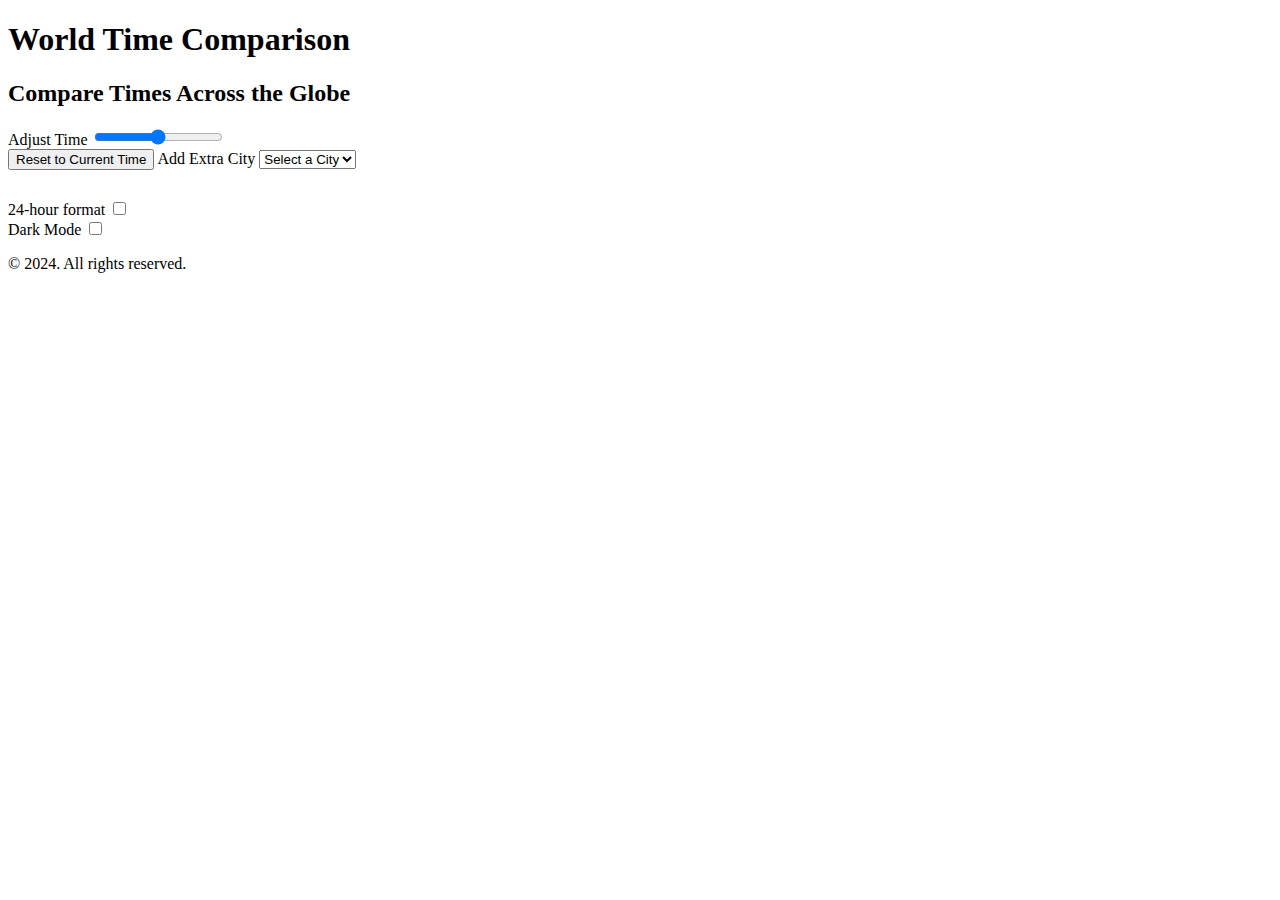
==== commit 6c2a3039: "added caching service worker dark mode improved" ====
--- a/index.html
+++ b/index.html
@@ -5,7 +5,7 @@
     <meta name="viewport" content="width=device-width, initial-scale=1.0">
     <title>World Time Comparison - Compare Times Across the Globe</title>
     <meta name="description" content="World Time Comparison is a web application that allows users to compare the current time in multiple cities around the world.">
-    <meta name="keywords" content="world time, time comparison, compare time, global time, time zones">
+
 
     <!-- Open Graph Tags for Social Media -->
     <meta property="og:title" content="World Time Comparison - Compare Times Across the Globe">
@@ -14,10 +14,9 @@
     <meta property="og:url" content="http://adtechnology.github.io/meetingtime/">
     <meta property="og:type" content="website">
 
-
     <link rel="preload" href="/meetingtime/fonts/Poppins-Regular.ttf" as="font" type="font/ttf" crossorigin="anonymous">
     <link rel="preload" href="/meetingtime/fonts/Poppins-Bold.ttf" as="font" type="font/ttf" crossorigin="anonymous">
-    <link rel="stylesheet" href="static/css/styles.min.css">
+    <link rel="stylesheet" href="/meetingtime/static/css/styles.min.css">
     <style>
         .options {
             min-height: 50px;
@@ -72,11 +71,11 @@
 <div class="local-time" id="localTimeClock">
     <span id="localTimeText"></span>
 </div>
-<script src="static/js/script.min.js"></script>
+<script src="/meetingtime/static/js/script.min.js"></script>
 <script>
     if ('serviceWorker' in navigator) {
         window.addEventListener('load', () => {
-            navigator.serviceWorker.register('/meetingtime/service-worker.min.js')
+            navigator.serviceWorker.register('/meetingtime/service-worker.js')
                 .then(registration => {
                     console.log('ServiceWorker registration successful with scope: ', registration.scope);
                 }, error => {
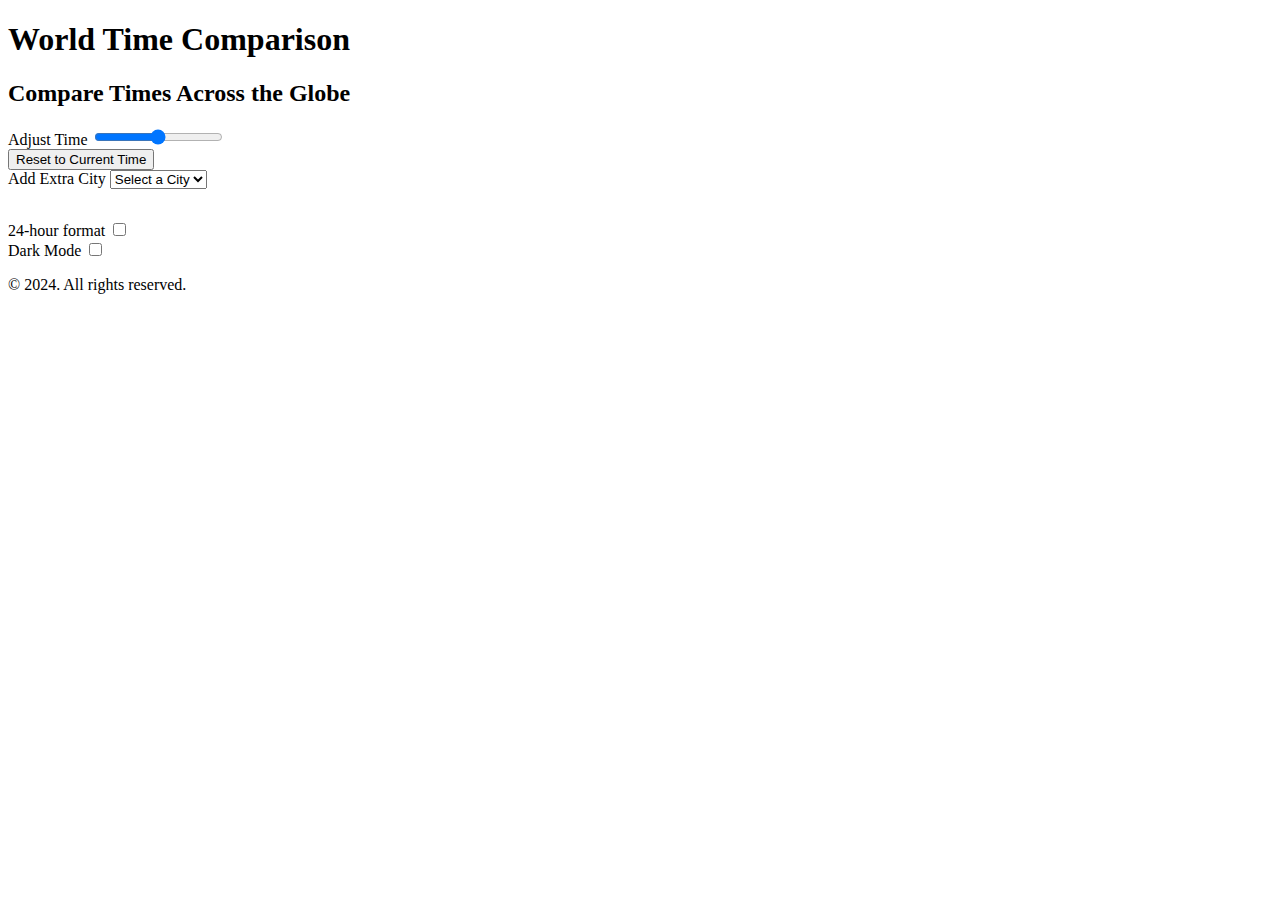
==== commit 9f9a49fe: "fixes CLS" ====
--- a/index.html
+++ b/index.html
@@ -5,7 +5,7 @@
     <meta name="viewport" content="width=device-width, initial-scale=1.0">
     <title>World Time Comparison - Compare Times Across the Globe</title>
     <meta name="description" content="World Time Comparison is a web application that allows users to compare the current time in multiple cities around the world.">
-
+    <meta name="keywords" content="world time, time comparison, compare time, global time, time zones">
 
     <!-- Open Graph Tags for Social Media -->
     <meta property="og:title" content="World Time Comparison - Compare Times Across the Globe">
@@ -28,6 +28,9 @@
         .city-time {
             min-height: 50px;
         }
+        .select-container {
+            min-height: 50px; /* Reserve space for select element */
+        }
     </style>
 </head>
 <body>
@@ -44,10 +47,12 @@
         </div>
         <div class="options">
             <button id="resetButton">Reset to Current Time</button>
-            <label for="extraCity">Add Extra City</label>
-            <select id="extraCity">
-                <option value="">Select a City</option>
-            </select>
+            <div class="select-container">
+                <label for="extraCity">Add Extra City</label>
+                <select id="extraCity">
+                    <option value="">Select a City</option>
+                </select>
+            </div>
         </div>
         <div class="toggle-container">
             <label class="toggle-label" for="formatToggle">24-hour format</label>
